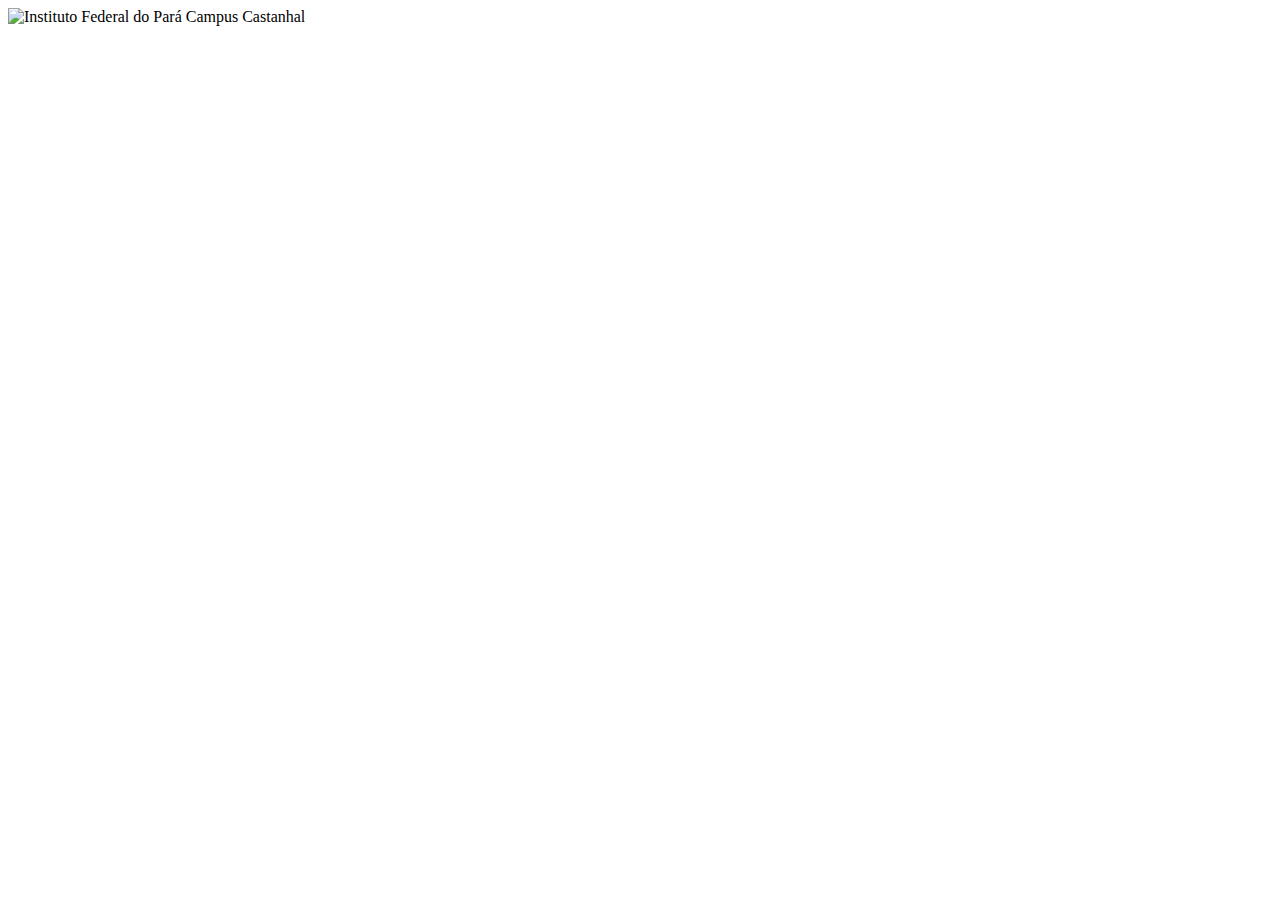
==== index.html @ 87f1b1ec "added base files" ====
<!DOCTYPE html>
<html lang="ptr">
<head>
    <meta charset="UTF-8">
    <meta http-equiv="X-UA-Compatible" content="IE=edge">
    <title>CAPSI lab</title>
</head>
<body>
    
    <header>
        <img src="/assets/logo_IFPA_cast.svg" alt="Instituto Federal do Pará Campus Castanhal">
        <img src="" alt="">
        <nav></nav>
    </header>

    <main>

    </main>

    <footer>

    </footer>

</body>
</html>
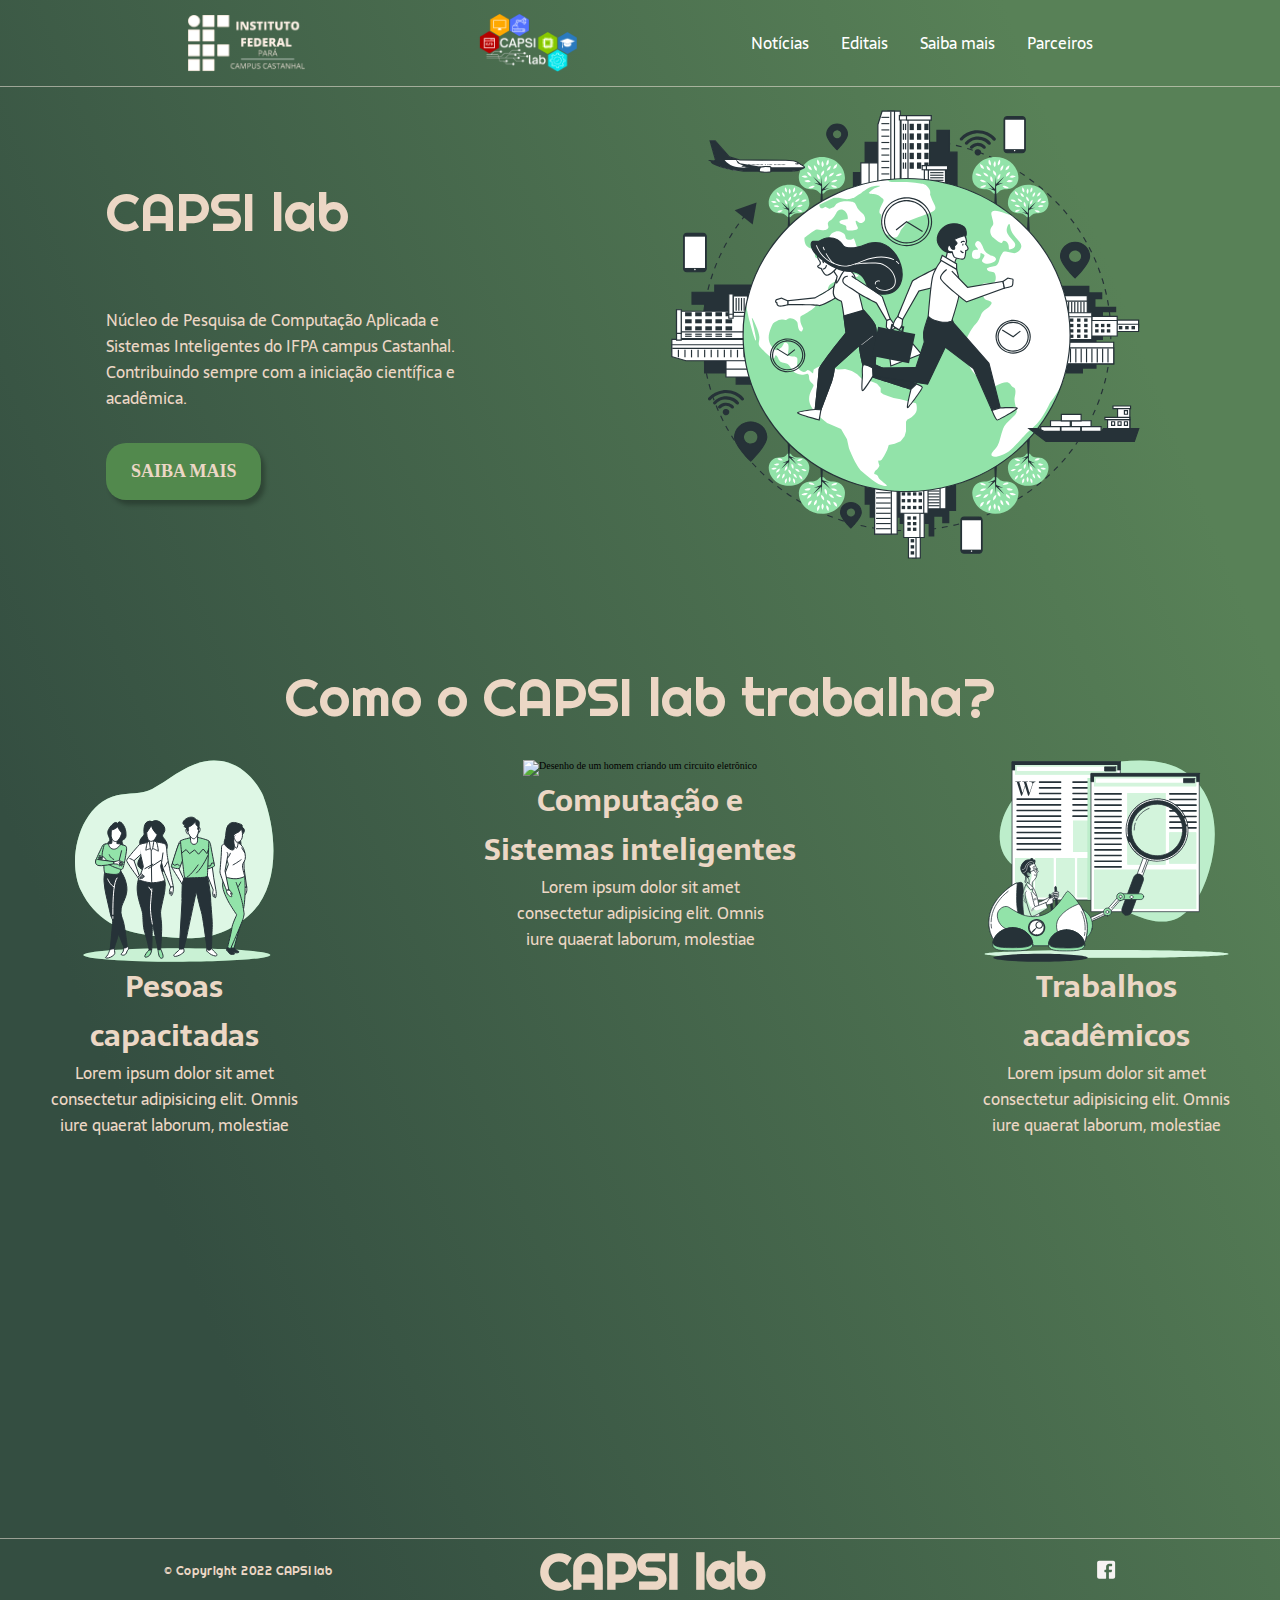
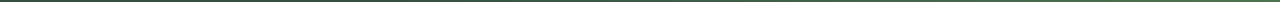
==== commit 63d02302: "update repo" ====
--- a/index.html
+++ b/index.html
@@ -1,25 +1,100 @@
 <!DOCTYPE html>
-<html lang="ptr">
+<html lang="pt-br">
+
 <head>
     <meta charset="UTF-8">
     <meta http-equiv="X-UA-Compatible" content="IE=edge">
+    <link rel="stylesheet" href="styles/home-page.css">
+
+    <link rel="preconnect" href="https://fonts.googleapis.com">
+    <link rel="preconnect" href="https://fonts.gstatic.com" crossorigin>
+    <link href="https://fonts.googleapis.com/css2?family=Righteous&family=Sarala&display=swap" rel="stylesheet">
+
+
     <title>CAPSI lab</title>
 </head>
+
 <body>
-    
+
     <header>
-        <img src="/assets/logo_IFPA_cast.svg" alt="Instituto Federal do Pará Campus Castanhal">
-        <img src="" alt="">
-        <nav></nav>
+        <div class="header-conteiner">
+            <!-- <img class="logo-ifpa" src="/assets/logo_IFPA_cast.svg" alt="Instituto Federal do Pará Campus Castanhal">
+            <img class="logo-CAPSIlab" src="/assets/logo-CAPSI_lab.svg" alt="Núcleo de Computaçção Aplicada e Sistemas Inteligentes"> -->
+            <img class="logo-ifpa" src="/assets/logo ifpa castanhal white 1 alpha 1.png"
+                alt="Instituto Federal do Pará Campus Castanhal">
+            <img class="logo-capsi" src="/assets/logocapsilab 1.png"
+                alt="Núcleo de Computaçção Aplicada e Sistemas Inteligentes">
+
+            <nav class="menu-header">
+                <a class="menu-item" href="#">Notícias</a>
+                <a class="menu-item" href="#">Editais</a>
+                <a class="menu-item" href="#">Saiba mais</a>
+                <a class="menu-item" href="#">Parceiros</a>
+            </nav>
+        </div>
     </header>
 
     <main>
+        <section class="content-main">
+            <div class="capsilab">
+                <h1 class="title">CAPSI lab</h1>
+                <p class="paragraph">Núcleo de Pesquisa de Computação Aplicada e<br>
+                    Sistemas Inteligentes do IFPA campus Castanhal.
+                    <br>Contribuindo sempre com a iniciação científica e<br>acadêmica.
+                </p>
+
+                <a class="button-about" href="#">Saiba mais</a>
+            </div>
+
+            <div class="ilustration">
+                <img class="globo-ilustration" src="/assets/globo-ilustration.svg"
+                    alt="globo terrestre com duas pessoas">
+            </div>
+        </section>
+
+        <section class="conteiner-features">
+            <h1 class="title">Como o CAPSI lab trabalha?</h1>
+
+            <div class="group-features">
+                <div class="feature">
+                    <img src="/assets/community bro.svg" alt=" Desenho de uma comunidade de pessoas">
+                    <h2 class="subtitle-content">Pesoas<br>capacitadas</h2>
+                    <p class="paragraph">Lorem ipsum dolor sit amet consectetur adipisicing elit. Omnis iure quaerat
+                        laborum, molestiae </p>
+                </div>
+                <div class="feature">
+                    <img src="/assets/circuit bro.svg" alt="Desenho de um homem criando um circuito eletrônico">
+                    <h2 class="subtitle-content">Computação e<br>Sistemas inteligentes</h2>
+                    <p class="paragraph">Lorem ipsum dolor sit amet consectetur adipisicing elit. Omnis iure quaerat
+                        laborum, molestiae </p>
+                </div>
+                <div class="feature">
+                    <img src="/assets/search bro.svg" alt="Desenho de um homem procurando documentos com uma lupa">
+                    <h2 class="subtitle-content">Trabalhos<br>acadêmicos</h2>
+                    <p class="paragraph">Lorem ipsum dolor sit amet consectetur adipisicing elit. Omnis iure quaerat
+                        laborum, molestiae </p>
+                </div>
+            </div>
+        </section>
+
 
     </main>
 
     <footer>
-
+        <div id="footer-container">
+            <p class="copyright-footer">© Copyright 2022 CAPSI lab</p>
+            <h1 class="title-footer">CAPSI lab</h1>
+            <a href="https://www.facebook.com/labcapsi/" target="_blank" aria-label="Siga-nos no Facebook"
+                class="facebook-link">
+                <svg width="24" height="25" viewBox="0 0 64 65" fill="none" xmlns="http://www.w3.org/2000/svg">
+                    <path
+                        d="M59 14.2265V51.5599C59 54.5054 56.6122 56.8932 53.6667 56.8932H43.6667C42.9303 56.8932 42.3333 56.2962 42.3333 55.5599V39.5599H48.5733C49.207 39.56 49.7533 39.1141 49.88 38.4932L50.84 33.6932C50.8796 33.4993 50.831 33.2978 50.7074 33.1433C50.5838 32.9887 50.3979 32.8971 50.2 32.8932H42.3333V24.2265C42.3333 23.8583 42.6318 23.5599 43 23.5599H49.6667C50.403 23.5599 51 22.9629 51 22.2265V18.2265C51 17.4901 50.403 16.8932 49.6667 16.8932H43C38.5817 16.8932 35 20.4749 35 24.8932V32.8932H31.72C30.9836 32.8932 30.3867 33.4901 30.3867 34.2265V38.2265C30.3867 38.9629 30.9836 39.5599 31.72 39.5599H35V55.5599C35 56.2962 34.403 56.8932 33.6667 56.8932H16.3333C13.3878 56.8932 11 54.5054 11 51.5599V14.2265C11 11.281 13.3878 8.89319 16.3333 8.89319H53.6667C56.6122 8.89319 59 11.281 59 14.2265Z"
+                        fill="#F7F3F3" />
+                </svg>
+            </a>
+        </div>
     </footer>
 
 </body>
+
 </html>--- a/styles/home-page.css
+++ b/styles/home-page.css
@@ -0,0 +1,164 @@
+/* Geral ------------------------------------------ */
+:root {
+    font-size: 62.5%;
+    /* 1rem = 10px */
+    --text-color: hsla(28, 51%, 85%, 1);
+}
+
+* {
+    margin: 0;
+    padding: 0;
+    text-decoration: none;
+}
+
+body {
+    background: linear-gradient(68.15deg, #344E41 16.62%, #588157 85.61%);
+}
+
+/* Header -----------------------------------------*/
+
+header {
+    border-bottom: 0.4px solid rgba(255, 242, 231, 0.5);
+}
+
+.header-conteiner{
+    padding: 1.4rem;
+
+    display: flex;
+    flex-direction: row;
+    align-items: center;
+    justify-content: space-evenly;
+    
+}
+
+
+.logo-capsi, .logo-ifpa {
+    height: 5.8rem;
+}
+
+.menu-header {
+    display: flex;
+    gap: 3.2rem;
+}
+
+.menu-item {
+    font-family: Sarala, sans-serif;
+    font-size: 1.6rem;
+    color: #FFFFFF;
+}
+
+/* Main ----------------------------------------- */
+
+.content-main {
+    display: flex;
+    flex-direction: row;
+    align-items: center;
+    justify-content: space-around;
+}
+
+.capsilab{
+    display: flex;
+    flex-direction: column;
+    gap: 32px;}
+.title {
+    font-family: Righteous, cursive;
+    font-weight: 400;
+    font-size: 5.4rem;
+    color: var(--text-color);
+    margin-bottom: 3rem;
+}
+
+.paragraph {
+    font-family: Sarala, sans-serif;
+    font-weight: 400;
+    font-size: 1.6rem;
+    color: var(--text-color);
+}
+
+.button-about {
+    width: 15.5rem;
+    height: 5.7rem;
+
+    display: flex;
+    justify-content: center;
+    align-items: center;
+
+    border: none;
+    border-radius: 2rem;
+    box-shadow: 4px 5px 4px rgba(0, 0, 0, 0.25);
+    background-color: hsl(115, 28%, 42%);
+
+    font-weight: 700;
+    font-size: 1.8rem;
+    color: var(--text-color);
+    text-transform: uppercase;
+}
+
+.button-about:hover {
+    background-color: rgb(116, 179, 110);
+}
+
+.globo-ilustration {
+    height: 50rem;
+
+}
+
+.conteiner-features {
+    display: flex;
+    flex-direction: column;
+    margin-top: 7.3rem;
+}
+
+.conteiner-features .title {
+    margin-inline: auto;
+}
+
+.group-features {
+    display: flex;
+    justify-content: center;
+    gap: 18rem;
+}
+
+.feature {
+    display: flex;
+    flex-direction: column;
+    align-items: center;
+}
+
+.subtitle-content {
+    font-family: Sarala, sans-serif;
+    font-size: 3rem;
+    text-align: center;
+    color: var(--text-color);
+}
+
+.feature .paragraph {
+    width: 26rem;
+    text-align: center;
+}
+
+/* Footer ------------------------------------ */
+footer {
+    margin-top: 40rem;
+    border-top: 0.4px solid rgba(255, 242, 231, 0.5);
+}
+
+#footer-container {
+
+    display: flex;
+    align-items: center;
+    justify-content: space-around;
+}
+
+.title-footer {
+    color: var(--text-color);
+    font-family: Righteous, cursive;
+    font-size: 5rem;
+    margin-left: -12rem;
+}
+
+.copyright-footer {
+    color: var(--text-color);
+    font-family: Righteous, cursive;
+    font-size: 1.2rem;
+}
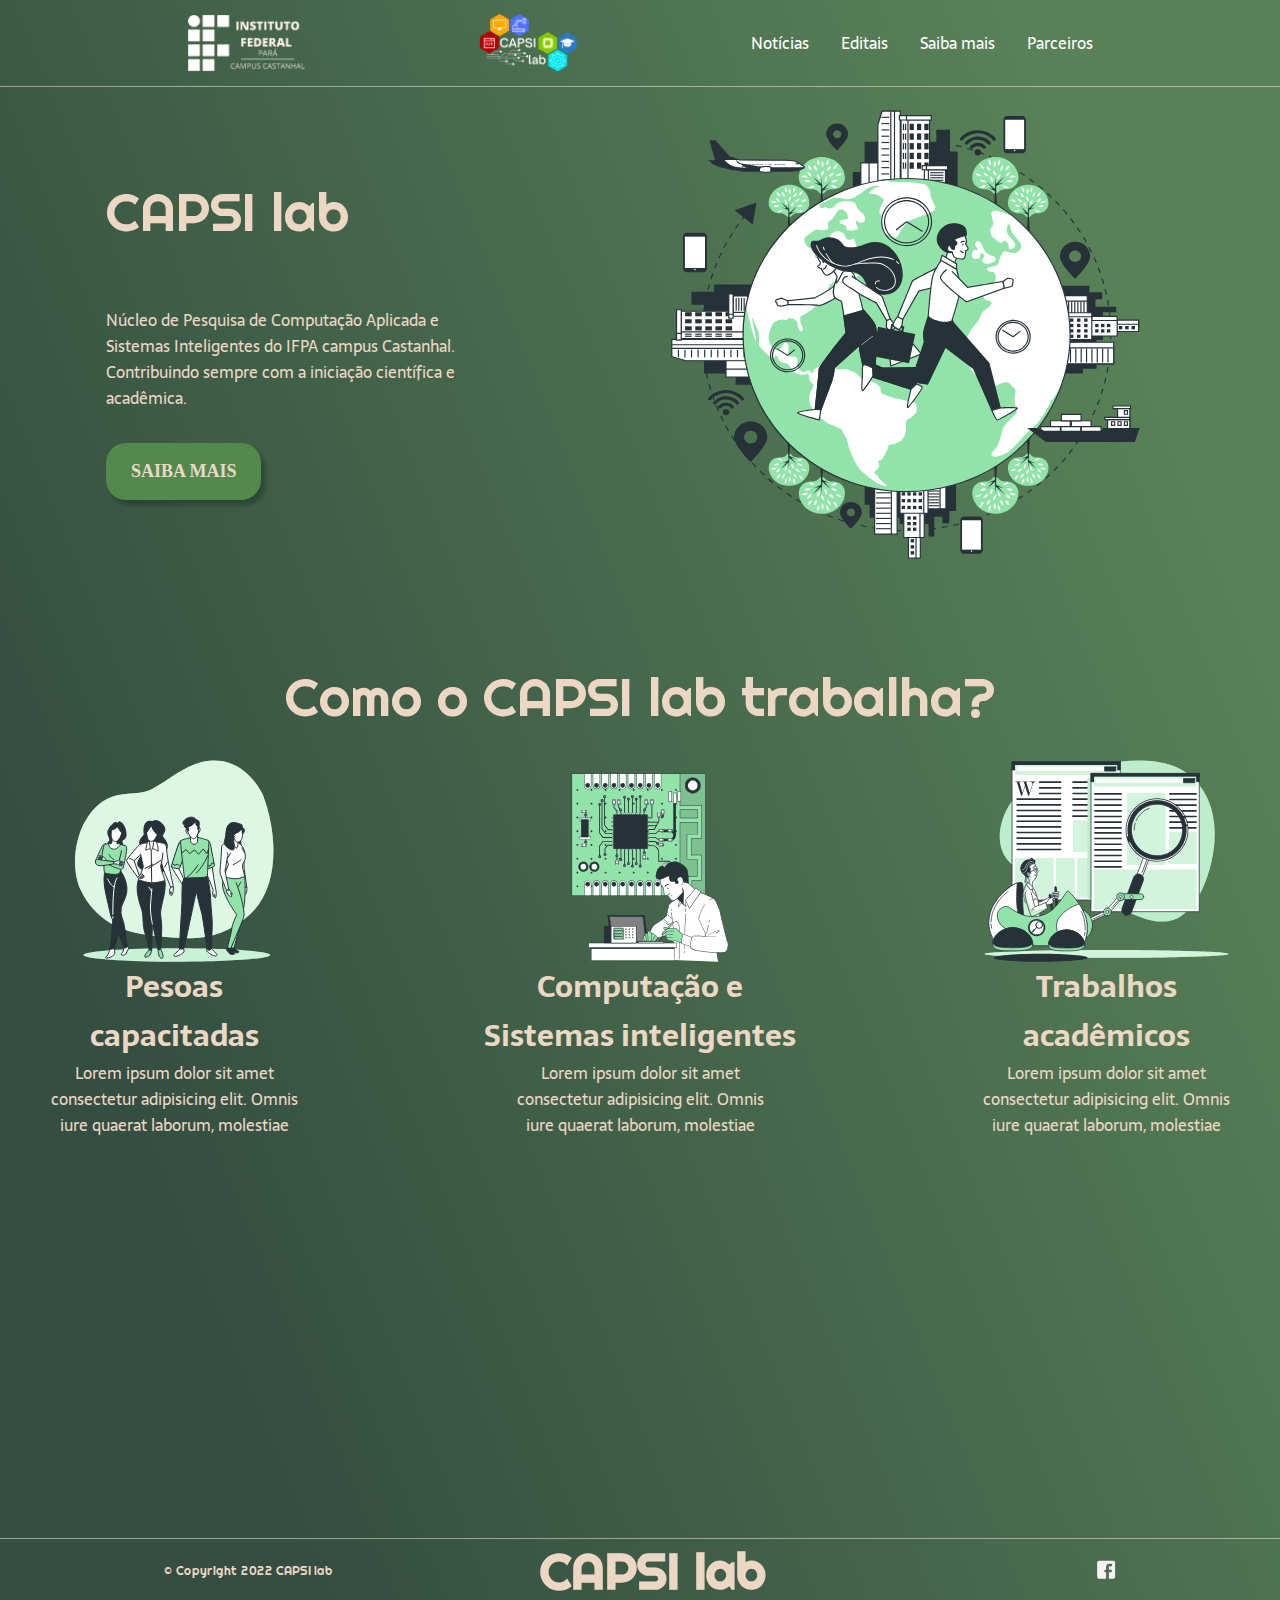
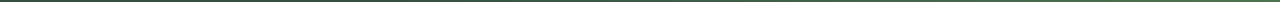
==== commit 69738c8c: "Added new pages" ====
--- a/index.html
+++ b/index.html
@@ -1,100 +1,136 @@
 <!DOCTYPE html>
 <html lang="pt-br">
+  <head>
+    <meta charset="UTF-8" />
+    <meta http-equiv="X-UA-Compatible" content="IE=edge" />
+    <link rel="stylesheet" href="styles/home-page.css" />
 
-<head>
-    <meta charset="UTF-8">
-    <meta http-equiv="X-UA-Compatible" content="IE=edge">
-    <link rel="stylesheet" href="styles/home-page.css">
-
-    <link rel="preconnect" href="https://fonts.googleapis.com">
-    <link rel="preconnect" href="https://fonts.gstatic.com" crossorigin>
-    <link href="https://fonts.googleapis.com/css2?family=Righteous&family=Sarala&display=swap" rel="stylesheet">
-
+    <link rel="preconnect" href="https://fonts.googleapis.com" />
+    <link rel="preconnect" href="https://fonts.gstatic.com" crossorigin />
+    <link
+      href="https://fonts.googleapis.com/css2?family=Righteous&family=Sarala&display=swap"
+      rel="stylesheet"
+    />
 
     <title>CAPSI lab</title>
-</head>
+  </head>
 
-<body>
+  <body>
+    <header>
+      <div class="header-conteiner">
+        <!-- <img class="logo-ifpa" src="/assets/logo_IFPA_cast.svg" alt="Instituto Federal do Pará Campus Castanhal">
+            <img class="logo-CAPSIlab" src="/assets/logo-CAPSI_lab.svg" alt="Núcleo de Computaçção Aplicada e Sistemas Inteligentes"> -->
+        <img
+          class="logo-ifpa"
+          src="/assets/logo ifpa castanhal white 1 alpha 1.png"
+          alt="Instituto Federal do Pará Campus Castanhal"
+        />
+        <img
+          class="logo-capsi"
+          src="/assets/logocapsilab 1.png"
+          alt="Núcleo de Computaçção Aplicada e Sistemas Inteligentes"
+        />
 
-    <header>
-        <div class="header-conteiner">
-            <!-- <img class="logo-ifpa" src="/assets/logo_IFPA_cast.svg" alt="Instituto Federal do Pará Campus Castanhal">
-            <img class="logo-CAPSIlab" src="/assets/logo-CAPSI_lab.svg" alt="Núcleo de Computaçção Aplicada e Sistemas Inteligentes"> -->
-            <img class="logo-ifpa" src="/assets/logo ifpa castanhal white 1 alpha 1.png"
-                alt="Instituto Federal do Pará Campus Castanhal">
-            <img class="logo-capsi" src="/assets/logocapsilab 1.png"
-                alt="Núcleo de Computaçção Aplicada e Sistemas Inteligentes">
-
-            <nav class="menu-header">
-                <a class="menu-item" href="#">Notícias</a>
-                <a class="menu-item" href="#">Editais</a>
-                <a class="menu-item" href="#">Saiba mais</a>
-                <a class="menu-item" href="#">Parceiros</a>
-            </nav>
-        </div>
+        <nav class="menu-header">
+          <a class="menu-item" href="/pages/news/news-page.html">Notícias</a>
+          <a class="menu-item" href="/pages/editais/editais-page.html"
+            >Editais</a
+          >
+          <a class="menu-item" href="#">Saiba mais</a>
+          <a class="menu-item" href="#">Parceiros</a>
+        </nav>
+      </div>
     </header>
 
     <main>
-        <section class="content-main">
-            <div class="capsilab">
-                <h1 class="title">CAPSI lab</h1>
-                <p class="paragraph">Núcleo de Pesquisa de Computação Aplicada e<br>
-                    Sistemas Inteligentes do IFPA campus Castanhal.
-                    <br>Contribuindo sempre com a iniciação científica e<br>acadêmica.
-                </p>
+      <section class="content-main">
+        <div class="capsilab">
+          <h1 class="title">CAPSI lab</h1>
+          <p class="paragraph">
+            Núcleo de Pesquisa de Computação Aplicada e<br />
+            Sistemas Inteligentes do IFPA campus Castanhal.
+            <br />Contribuindo sempre com a iniciação científica e<br />acadêmica.
+          </p>
 
-                <a class="button-about" href="#">Saiba mais</a>
-            </div>
+          <a class="button-about" href="#">Saiba mais</a>
+        </div>
 
-            <div class="ilustration">
-                <img class="globo-ilustration" src="/assets/globo-ilustration.svg"
-                    alt="globo terrestre com duas pessoas">
-            </div>
-        </section>
+        <div class="ilustration">
+          <img
+            class="globo-ilustration"
+            src="/assets/globo-ilustration.svg"
+            alt="globo terrestre com duas pessoas"
+          />
+        </div>
+      </section>
 
-        <section class="conteiner-features">
-            <h1 class="title">Como o CAPSI lab trabalha?</h1>
+      <section class="conteiner-features">
+        <h1 class="title">Como o CAPSI lab trabalha?</h1>
 
-            <div class="group-features">
-                <div class="feature">
-                    <img src="/assets/community bro.svg" alt=" Desenho de uma comunidade de pessoas">
-                    <h2 class="subtitle-content">Pesoas<br>capacitadas</h2>
-                    <p class="paragraph">Lorem ipsum dolor sit amet consectetur adipisicing elit. Omnis iure quaerat
-                        laborum, molestiae </p>
-                </div>
-                <div class="feature">
-                    <img src="/assets/circuit bro.svg" alt="Desenho de um homem criando um circuito eletrônico">
-                    <h2 class="subtitle-content">Computação e<br>Sistemas inteligentes</h2>
-                    <p class="paragraph">Lorem ipsum dolor sit amet consectetur adipisicing elit. Omnis iure quaerat
-                        laborum, molestiae </p>
-                </div>
-                <div class="feature">
-                    <img src="/assets/search bro.svg" alt="Desenho de um homem procurando documentos com uma lupa">
-                    <h2 class="subtitle-content">Trabalhos<br>acadêmicos</h2>
-                    <p class="paragraph">Lorem ipsum dolor sit amet consectetur adipisicing elit. Omnis iure quaerat
-                        laborum, molestiae </p>
-                </div>
-            </div>
-        </section>
-
-
+        <div class="group-features">
+          <div class="feature">
+            <img
+              src="/assets/community bro.svg"
+              alt=" Desenho de uma comunidade de pessoas"
+            />
+            <h2 class="subtitle-content">Pesoas<br />capacitadas</h2>
+            <p class="paragraph">
+              Lorem ipsum dolor sit amet consectetur adipisicing elit. Omnis
+              iure quaerat laborum, molestiae
+            </p>
+          </div>
+          <div class="feature">
+            <img
+              src="/assets/circuit bro.svg"
+              alt="Desenho de um homem criando um circuito eletrônico"
+            />
+            <h2 class="subtitle-content">
+              Computação e<br />Sistemas inteligentes
+            </h2>
+            <p class="paragraph">
+              Lorem ipsum dolor sit amet consectetur adipisicing elit. Omnis
+              iure quaerat laborum, molestiae
+            </p>
+          </div>
+          <div class="feature">
+            <img
+              src="/assets/search bro.svg"
+              alt="Desenho de um homem procurando documentos com uma lupa"
+            />
+            <h2 class="subtitle-content">Trabalhos<br />acadêmicos</h2>
+            <p class="paragraph">
+              Lorem ipsum dolor sit amet consectetur adipisicing elit. Omnis
+              iure quaerat laborum, molestiae
+            </p>
+          </div>
+        </div>
+      </section>
     </main>
 
     <footer>
-        <div id="footer-container">
-            <p class="copyright-footer">© Copyright 2022 CAPSI lab</p>
-            <h1 class="title-footer">CAPSI lab</h1>
-            <a href="https://www.facebook.com/labcapsi/" target="_blank" aria-label="Siga-nos no Facebook"
-                class="facebook-link">
-                <svg width="24" height="25" viewBox="0 0 64 65" fill="none" xmlns="http://www.w3.org/2000/svg">
-                    <path
-                        d="M59 14.2265V51.5599C59 54.5054 56.6122 56.8932 53.6667 56.8932H43.6667C42.9303 56.8932 42.3333 56.2962 42.3333 55.5599V39.5599H48.5733C49.207 39.56 49.7533 39.1141 49.88 38.4932L50.84 33.6932C50.8796 33.4993 50.831 33.2978 50.7074 33.1433C50.5838 32.9887 50.3979 32.8971 50.2 32.8932H42.3333V24.2265C42.3333 23.8583 42.6318 23.5599 43 23.5599H49.6667C50.403 23.5599 51 22.9629 51 22.2265V18.2265C51 17.4901 50.403 16.8932 49.6667 16.8932H43C38.5817 16.8932 35 20.4749 35 24.8932V32.8932H31.72C30.9836 32.8932 30.3867 33.4901 30.3867 34.2265V38.2265C30.3867 38.9629 30.9836 39.5599 31.72 39.5599H35V55.5599C35 56.2962 34.403 56.8932 33.6667 56.8932H16.3333C13.3878 56.8932 11 54.5054 11 51.5599V14.2265C11 11.281 13.3878 8.89319 16.3333 8.89319H53.6667C56.6122 8.89319 59 11.281 59 14.2265Z"
-                        fill="#F7F3F3" />
-                </svg>
-            </a>
-        </div>
+      <div id="footer-container">
+        <p class="copyright-footer">© Copyright 2022 CAPSI lab</p>
+        <h1 class="title-footer">CAPSI lab</h1>
+        <a
+          href="https://www.facebook.com/labcapsi/"
+          target="_blank"
+          aria-label="Siga-nos no Facebook"
+          class="facebook-link"
+        >
+          <svg
+            width="24"
+            height="25"
+            viewBox="0 0 64 65"
+            fill="none"
+            xmlns="http://www.w3.org/2000/svg"
+          >
+            <path
+              d="M59 14.2265V51.5599C59 54.5054 56.6122 56.8932 53.6667 56.8932H43.6667C42.9303 56.8932 42.3333 56.2962 42.3333 55.5599V39.5599H48.5733C49.207 39.56 49.7533 39.1141 49.88 38.4932L50.84 33.6932C50.8796 33.4993 50.831 33.2978 50.7074 33.1433C50.5838 32.9887 50.3979 32.8971 50.2 32.8932H42.3333V24.2265C42.3333 23.8583 42.6318 23.5599 43 23.5599H49.6667C50.403 23.5599 51 22.9629 51 22.2265V18.2265C51 17.4901 50.403 16.8932 49.6667 16.8932H43C38.5817 16.8932 35 20.4749 35 24.8932V32.8932H31.72C30.9836 32.8932 30.3867 33.4901 30.3867 34.2265V38.2265C30.3867 38.9629 30.9836 39.5599 31.72 39.5599H35V55.5599C35 56.2962 34.403 56.8932 33.6667 56.8932H16.3333C13.3878 56.8932 11 54.5054 11 51.5599V14.2265C11 11.281 13.3878 8.89319 16.3333 8.89319H53.6667C56.6122 8.89319 59 11.281 59 14.2265Z"
+              fill="#F7F3F3"
+            />
+          </svg>
+        </a>
+      </div>
     </footer>
-
-</body>
-
-</html>+  </body>
+</html>
